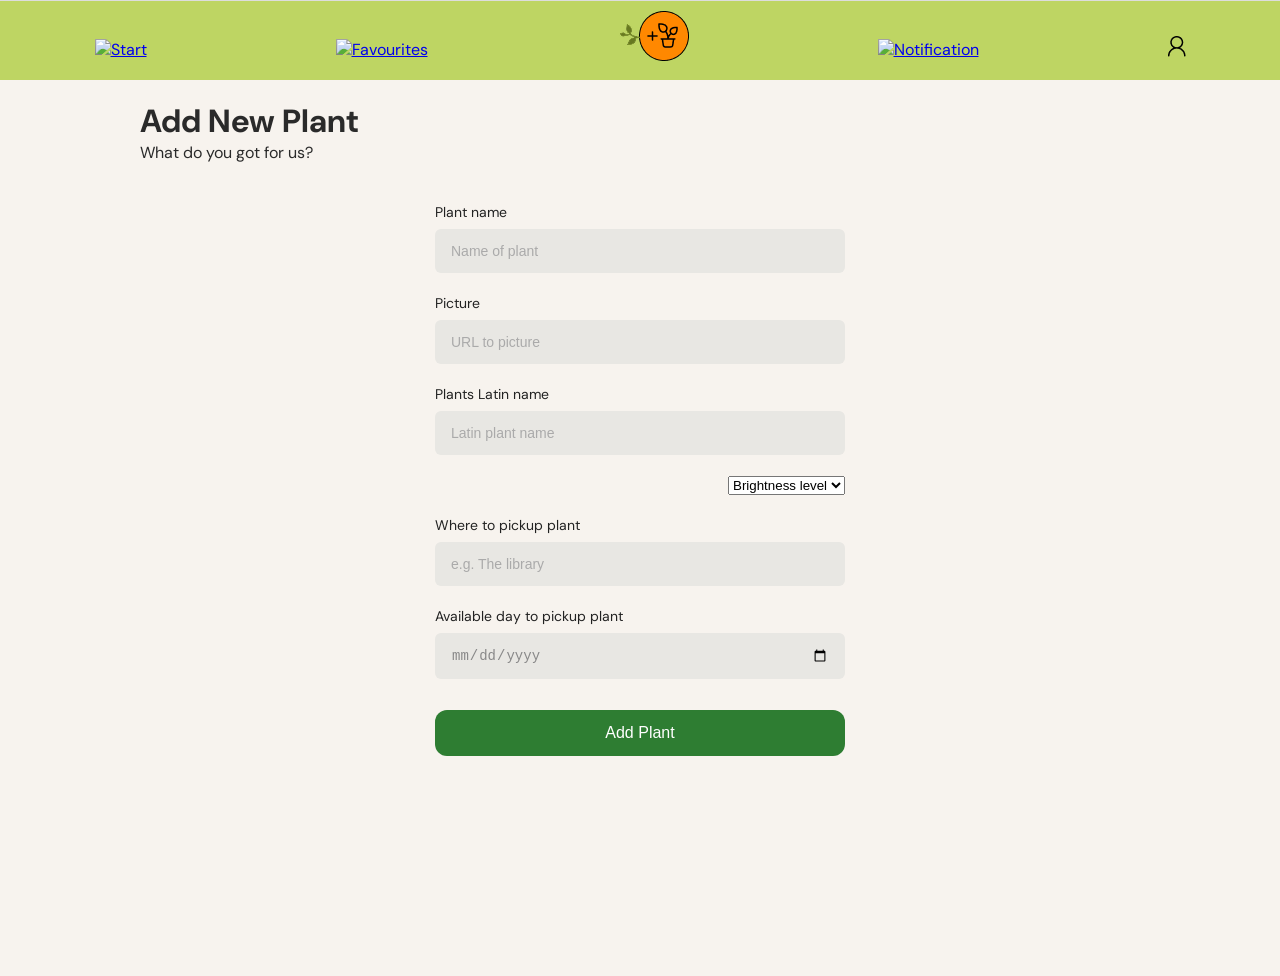
==== addplant.html @ ac1dfc01 "Merge pull request #22 from ashytrashbean/feature/profile-page added media queries for tablet and de" ====
<!DOCTYPE html>
<html lang="en">
<head>
  <meta charset="UTF-8" />
  <meta name="viewport" content="width=device-width, initial-scale=1.0" />
  <title>Add Plant</title>
  <link href="https://fonts.googleapis.com/css2?family=Playfair+Display:wght@600;700&family=DM+Sans:wght@300;400;500&display=swap" rel="stylesheet">
<link rel="stylesheet" href="style.css">
<script type="module" src="addPlant.js"></script>

</head>
<body>
<h1 class="title">Add New Plant</h1>
<p class="subtitle">What do you got for us?</p>

  <div class="form-page">

    <!-- Scrollable form content -->
    <div class="content">
      <form id="add-plant-form">
        <!-- Plant name -->
        <div class="field">
          <label>Plant name</label>
          <input type="text" id="plant-name" placeholder="Name of plant" />
        </div>
<br>
        <div class="field">
          <label>Picture</label>
          <input type="text" id="plant-image" placeholder="URL to picture" />
        </div>
<br>
        <!-- Latin name -->
        <div class="field">
          <label>Plants Latin name</label>
          <input type="text" id="plant-type" placeholder="Latin plant name" />
        </div>
<br>
        <div>
          <select name="brightness" id="brightnessLevel">
            <option value="" disabled selected>Brightness level</option>
            <option value="low">Low</option>
            <option value="bright">Low-medium</option>
            <option value="partial">Medium</option>
            <option value="directSun">High</option>
          </select>
        </div>
<br>
        <!-- Pickup location -->
        <div class="field">
          <label>Where to pickup plant</label>
          <input type="text" id="plant-location" placeholder="e.g. The library" />
        </div>
<br>
        <!-- Pickup time -->
        <div class="field">
          <label>Available day to pickup plant</label>
          <input type="date" id="plant-time"/>
        </div>
<br>
        <!-- Add button -->
        <button class="btn-add" id="addPlant-button">Add Plant</button>
      </form>
    </div>

      <!-- Nav bar -->
  <nav class="bottom-nav">
    <a href="./index.html">
      <br>
      <img src="images/icons/home.png" alt="Start">
    </a>

    <a href="./favourites.html"">
      <br>
      <img src="images/icons/fav.png" alt="Favourites">
    </a>

    <a href="./addplant.html">
      <img src="images/icons/active-add-plant.png" alt="Add Plant">
    </a>

    <a href="./notifications.html">
      <br>
      <img src="images/icons/notif.png" alt="Notification">
    </a>

    <a href="./login.html">
      <br>
      <img src="images/icons/user-log-in.png" alt="Log in">
    </a>
  </nav>


  </div>
</body>
</html>
---- style.css ----
:root {
  --green-deep: #2d5a27;
  --green-mid: #4a8c3f;
  --green-light: #7db96e;
  --green-pale: #e8f3e5;
  --amber: #c8843a;
  --cream: #f7f3ee;
  --text: #2a2a2a;
  --text-muted: #6b6b6b;
  --white: #ffffff;
  --radius: 12px;
}

* {
  margin: 0;
  padding: 0;
  box-sizing: border-box;
}

body {
  font-family: 'DM Sans', sans-serif;
  background: var(--cream);
  color: var(--text);
  max-width: 430px;
  margin: 0 auto;
  min-height: 100dvh;
  position: relative;
  overflow-x: hidden;
  padding: 60px;
}

/* ── TAGLINE CARD ── */
.tagline-card {
  background: var(--white);
  border-radius: var(--radius);
  padding: 16px 18px;
  box-shadow: 0 2px 12px rgba(0, 0, 0, .06);
}

.tagline-card p {
  font-size: 14px;
  line-height: 1.65;
  color: var(--text-muted);
}

.current-plants {
  background: var(--white);
  border-radius: var(--radius);
  padding: 16px 18px;
  box-shadow: 0 2px 12px rgba(0, 0, 0, .06);
}

.topbar {
  display: flex;
  justify-content: flex-end;
  align-items: center;
}

.topbar input {
  flex: 1;
}

.divider {
  width: 100%;
}

#map {
  height: 350px;
  z-index: 1;
  border-radius: 12px;
}

#plant-grid {
  /* display: flex;
  flex-direction: column;
  justify-content: center;
  align-items: center;
  margin-bottom: 60px;
  flex-wrap: wrap; */
  display: grid;
  grid-template-columns: auto auto ;
}

.plant-card {
  border: 1px solid #A8A8A8;
  min-width: 175px;
  border-radius: 6px;
  margin: 5px;
  padding: 5px;
  display: flex;
  flex-direction: column;
  justify-content: baseline;
  align-items: center;
  cursor: pointer;
  text-align: center;
}

.plant-card:hover{
  background-color: #2c950f57;
}

.plant-card img{
  width: 100%;
  object-fit: cover;
  border-radius: 6px;
  object-position: center;
}

/* ── MODAL ── */
.modal {
  position: fixed;
  top: 0;
  left: 0;
  width: 100%;
  height: 100%;
  background: rgba(0, 0, 0, 0.5);
  display: flex;
  justify-content: center;
  align-items: center;
  z-index: 999;
}

.hidden {
  display: none;
}

.modal-content {
  background: white;
  padding: 20px;
  border-radius: 12px;
  width: 300px;
  max-width: 90%;
  position: relative;
  text-align: center;
}

.modal-content img {
  width: 100%;
  border-radius: 8px;
  margin-bottom: 10px;
}

.close-btn {
  position: absolute;
  top: 10px;
  right: 10px;
  border: none;
  background: none;
  font-size: 18px;
  cursor: pointer;
}

/* ── CONTENT ── */
.content {
  flex: 1;
  overflow-y: auto;
  padding: 28px 20px 100px;
  display: flex;
  flex-direction: column;
  gap: 20px;
}

/* ── FORM ── */
.field label {
  display: block;
  font-size: 14px;
  color: #222;
  margin-bottom: 8px;
}

.field input {
  width: 100%;
  padding: 14px 16px;
  background: #e8e7e3;
  border: none;
  border-radius: 6px;
  font-size: 14px;
  color: #888;
  outline: none;
}

.field input::placeholder {
  color: #aaa;
}

/* ── BUTTONS ── */
.btn-login, .btn-signup, .btn-add {
  width: 100%;
  padding: 14px;
  background: #2e7d32;
  color: white;
  border: none;
  border-radius: 12px;
  font-size: 16px;
  margin-top: 10px;
  cursor: pointer;
}

.btn-login:hover, .btn-signup:hover, .btn-add:hover {
  background: #256428;
}

.extra {
  text-align: center;
  margin-top: 15px;
  font-size: 13px;
  color: #666;
}

#brightnessLevel {
  display: block;
  margin-left: auto;
}

/* ── BOTTOM NAV ── */
.bottom-nav {
  position: fixed;
  bottom: 0;
  left: 50%;
  transform: translateX(-50%);
  width: 100%;
  max-width: auto;
  background: #BED563;
  border-top: 1px solid #ddd;
  display: flex;
  justify-content: space-around;
  align-items: center;
  padding: 10px 0 14px;
  z-index: 10;
}

/* TABLET (≥ 768px) */
@media (min-width: 768px) {
  body {
    max-width: 700px;
    padding: 100px;
  }

  .content {
    padding: 32px 28px 120px;
  }

  #map {
    height: 400px;
  }

  #plant-grid {
    flex-direction: row;
    flex-wrap: wrap;
    gap: 12px;
  }

  .plant-card {
    width: calc(50% - 12px);
    margin: 0;
  }

  /* Top bar behavior */
  .bottom-nav {
    top: 0;
    bottom: unset;     
    left: 0;             
    transform: none;    
    max-width: 100%;
    height: 80px;
  }
}

/* DESKTOP (≥ 1024px) */
@media (min-width: 1024px) {
  body {
    max-width: 1200px;
    padding: 100px;
  }

  .content {
    display: grid;
    grid-template-columns: 1fr 1fr;
    gap: 24px;
    padding: 40px 20px 120px;
  }

  .tagline-card {
    grid-column: span 2;
  }

  #map {
    height: 500px;
  }

  #plant-grid {
    display: grid;
    grid-template-columns: repeat(2, 1fr);
    gap: 15px;
  }

  .plant-card {
    width: 100%;
  }

  .current-plants {
    grid-column: span 2;
  }

  .bottom-nav {
    top: 0;
    bottom: unset;        
    left: 0;              
    transform: none;
    max-width: 100%;
    height: 80px;
  }
}

/* ── AUTH PAGES (LOGIN / SIGNUP / ADD PLANT if needed) ── */

@media (min-width: 768px) {
  .form-page .content {
    display: flex;
    flex-direction: column;
    max-width: 420px;
    margin: 0 auto;
  }
}

@media (min-width: 1024px) {
  .form-page .content {
    display: flex;
    flex-direction: column;
    max-width: 450px;
    margin: 0 auto;
  }
}
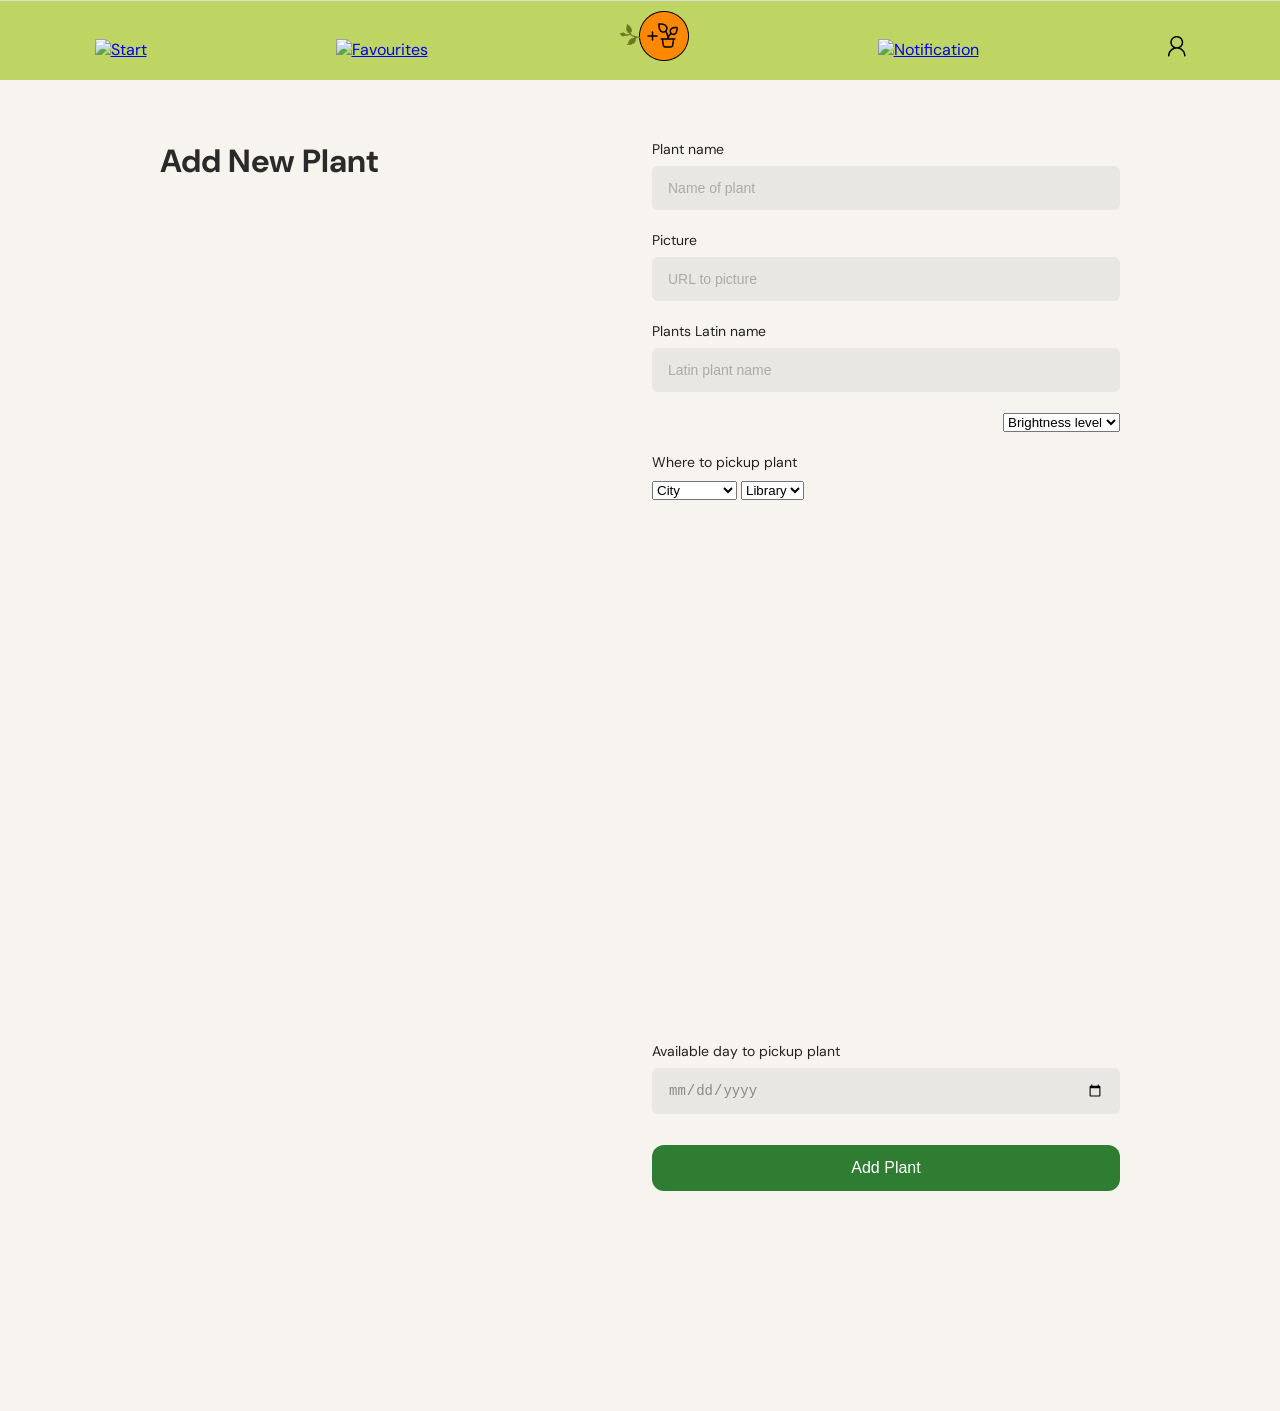
==== commit 6966a444: "replaced text input for pickup location with dropdowns for city and library selection" ====
--- a/addplant.html
+++ b/addplant.html
@@ -4,19 +4,24 @@
   <meta charset="UTF-8" />
   <meta name="viewport" content="width=device-width, initial-scale=1.0" />
   <title>Add Plant</title>
+  <link rel="stylesheet" href="https://unpkg.com/leaflet/dist/leaflet.css" />
+  <script src="https://unpkg.com/leaflet/dist/leaflet.js"></script>
+  <script src="https://unpkg.com/leaflet-control-geocoder/dist/Control.Geocoder.js"></script>
+  <link rel="stylesheet" href="https://unpkg.com/leaflet-control-geocoder/dist/Control.Geocoder.css" />
+  <link rel="stylesheet" href="https://unpkg.com/leaflet.markercluster/dist/MarkerCluster.css" />
+  <link rel="stylesheet" href="https://unpkg.com/leaflet.markercluster/dist/MarkerCluster.Default.css" />
+  <script src="https://unpkg.com/leaflet.markercluster/dist/leaflet.markercluster.js"></script>
   <link href="https://fonts.googleapis.com/css2?family=Playfair+Display:wght@600;700&family=DM+Sans:wght@300;400;500&display=swap" rel="stylesheet">
 <link rel="stylesheet" href="style.css">
 <script type="module" src="addPlant.js"></script>
 
 </head>
 <body>
-<h1 class="title">Add New Plant</h1>
-<p class="subtitle">What do you got for us?</p>
-
-  <div class="form-page">
+  <div class="phone">
 
     <!-- Scrollable form content -->
     <div class="content">
+      <h1 class="title">Add New Plant</h1>
       <form id="add-plant-form">
         <!-- Plant name -->
         <div class="field">
@@ -36,7 +41,7 @@
         </div>
 <br>
         <div>
-          <select name="brightness" id="brightnessLevel">
+          <select title="plant brightness" name="brightness" id="brightnessLevel">
             <option value="" disabled selected>Brightness level</option>
             <option value="low">Low</option>
             <option value="bright">Low-medium</option>
@@ -47,18 +52,29 @@
 <br>
         <!-- Pickup location -->
         <div class="field">
+          <!-- <input type="text" id="plant-location" placeholder="e.g. The library" />  -->
           <label>Where to pickup plant</label>
-          <input type="text" id="plant-location" placeholder="e.g. The library" />
+          <select title="choose city" name="city" id="lib-city">
+            <option value="" disabled selected>City</option>
+            <option value="Stockholm">Stockholm</option>
+            <option value="Uppsala">Uppsala</option>
+            <option value="Västerås">Västerås</option>
+          </select>
+          <select title="choose library" name="library" id="lib">
+            <option value="" disabled selected>Library</option>
+          </select>
+          <br><br>
+          <div id="map"></div>
         </div>
 <br>
         <!-- Pickup time -->
         <div class="field">
           <label>Available day to pickup plant</label>
-          <input type="date" id="plant-time"/>
+          <input type="date" id="plant-time" title="Available day to pickup plant"/>
         </div>
 <br>
         <!-- Add button -->
-        <button class="btn-add" id="addPlant-button">Add Plant</button>
+        <button type="button" class="btn-add" id="addPlant-button">Add Plant</button>
       </form>
     </div>
 
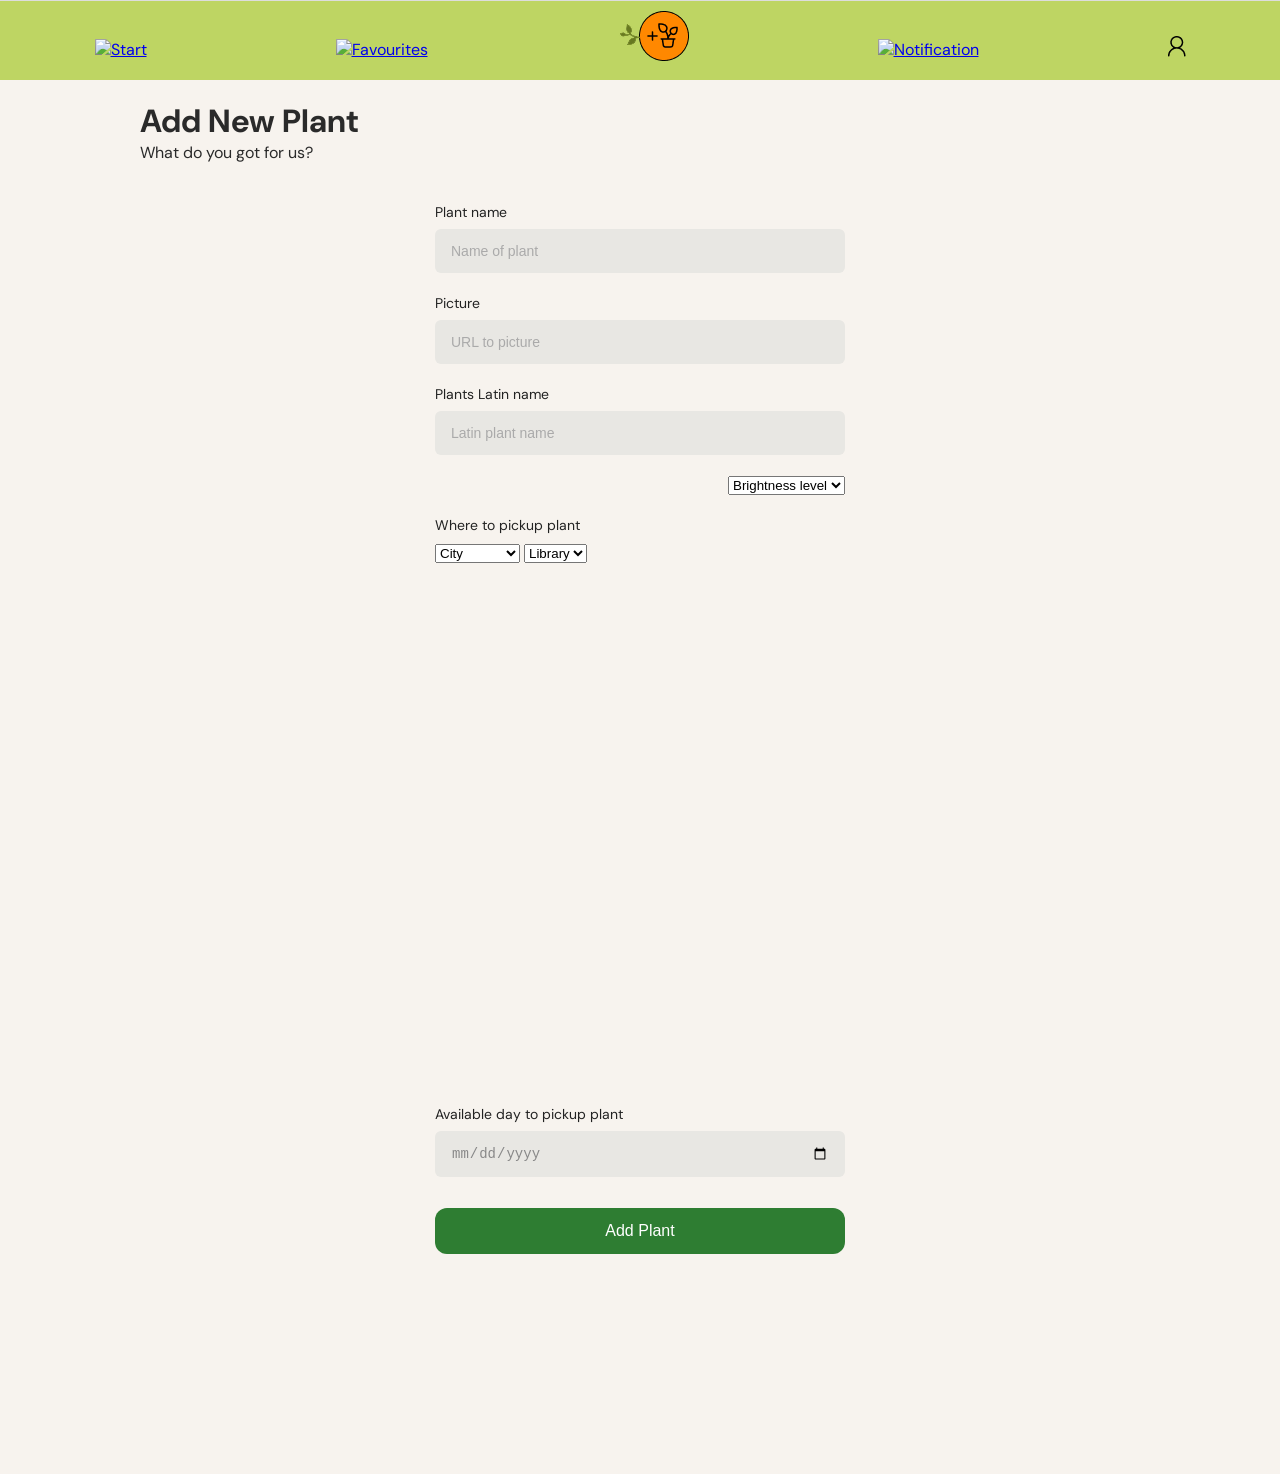
==== commit 92ae260b: "Merge branch 'develop' of https://github.com/ashytrashbean/webbshop-2026-fe into feature/map-cluster" ====
--- a/addplant.html
+++ b/addplant.html
@@ -3,7 +3,6 @@
 <head>
   <meta charset="UTF-8" />
   <meta name="viewport" content="width=device-width, initial-scale=1.0" />
-  <title>Add Plant</title>
   <link rel="stylesheet" href="https://unpkg.com/leaflet/dist/leaflet.css" />
   <script src="https://unpkg.com/leaflet/dist/leaflet.js"></script>
   <script src="https://unpkg.com/leaflet-control-geocoder/dist/Control.Geocoder.js"></script>
@@ -11,17 +10,20 @@
   <link rel="stylesheet" href="https://unpkg.com/leaflet.markercluster/dist/MarkerCluster.css" />
   <link rel="stylesheet" href="https://unpkg.com/leaflet.markercluster/dist/MarkerCluster.Default.css" />
   <script src="https://unpkg.com/leaflet.markercluster/dist/leaflet.markercluster.js"></script>
+  <title>Plot Twist - Add Plant</title>
   <link href="https://fonts.googleapis.com/css2?family=Playfair+Display:wght@600;700&family=DM+Sans:wght@300;400;500&display=swap" rel="stylesheet">
 <link rel="stylesheet" href="style.css">
 <script type="module" src="addPlant.js"></script>
 
 </head>
 <body>
-  <div class="phone">
+<h1 class="title">Add New Plant</h1>
+<p class="subtitle">What do you got for us?</p>
+
+  <div class="form-page">
 
     <!-- Scrollable form content -->
     <div class="content">
-      <h1 class="title">Add New Plant</h1>
       <form id="add-plant-form">
         <!-- Plant name -->
         <div class="field">
@@ -74,7 +76,7 @@
         </div>
 <br>
         <!-- Add button -->
-        <button type="button" class="btn-add" id="addPlant-button">Add Plant</button>
+        <button type="submit" class="btn-add" id="addPlant-button">Add Plant</button>
       </form>
     </div>
 
@@ -99,7 +101,7 @@
       <img src="images/icons/notif.png" alt="Notification">
     </a>
 
-    <a href="./login.html">
+    <a href="./userProfile.html">
       <br>
       <img src="images/icons/user-log-in.png" alt="Log in">
     </a>
--- a/style.css
+++ b/style.css
@@ -26,7 +26,9 @@
   min-height: 100dvh;
   position: relative;
   overflow-x: hidden;
-  padding: 60px;
+  padding-top: 60px;
+  padding-left: 30px;
+  padding-right: 30px;
 }
 
 /* ── TAGLINE CARD ── */
@@ -67,16 +69,16 @@
 #map {
   height: 350px;
   z-index: 1;
-  border-radius: 12px;
+  border-radius: var(--radius);
 }
 
 #plant-grid {
-  /* display: flex;
+  display: flex;
   flex-direction: column;
   justify-content: center;
   align-items: center;
   margin-bottom: 60px;
-  flex-wrap: wrap; */
+  flex-wrap: wrap;
   display: grid;
   grid-template-columns: auto auto ;
 }
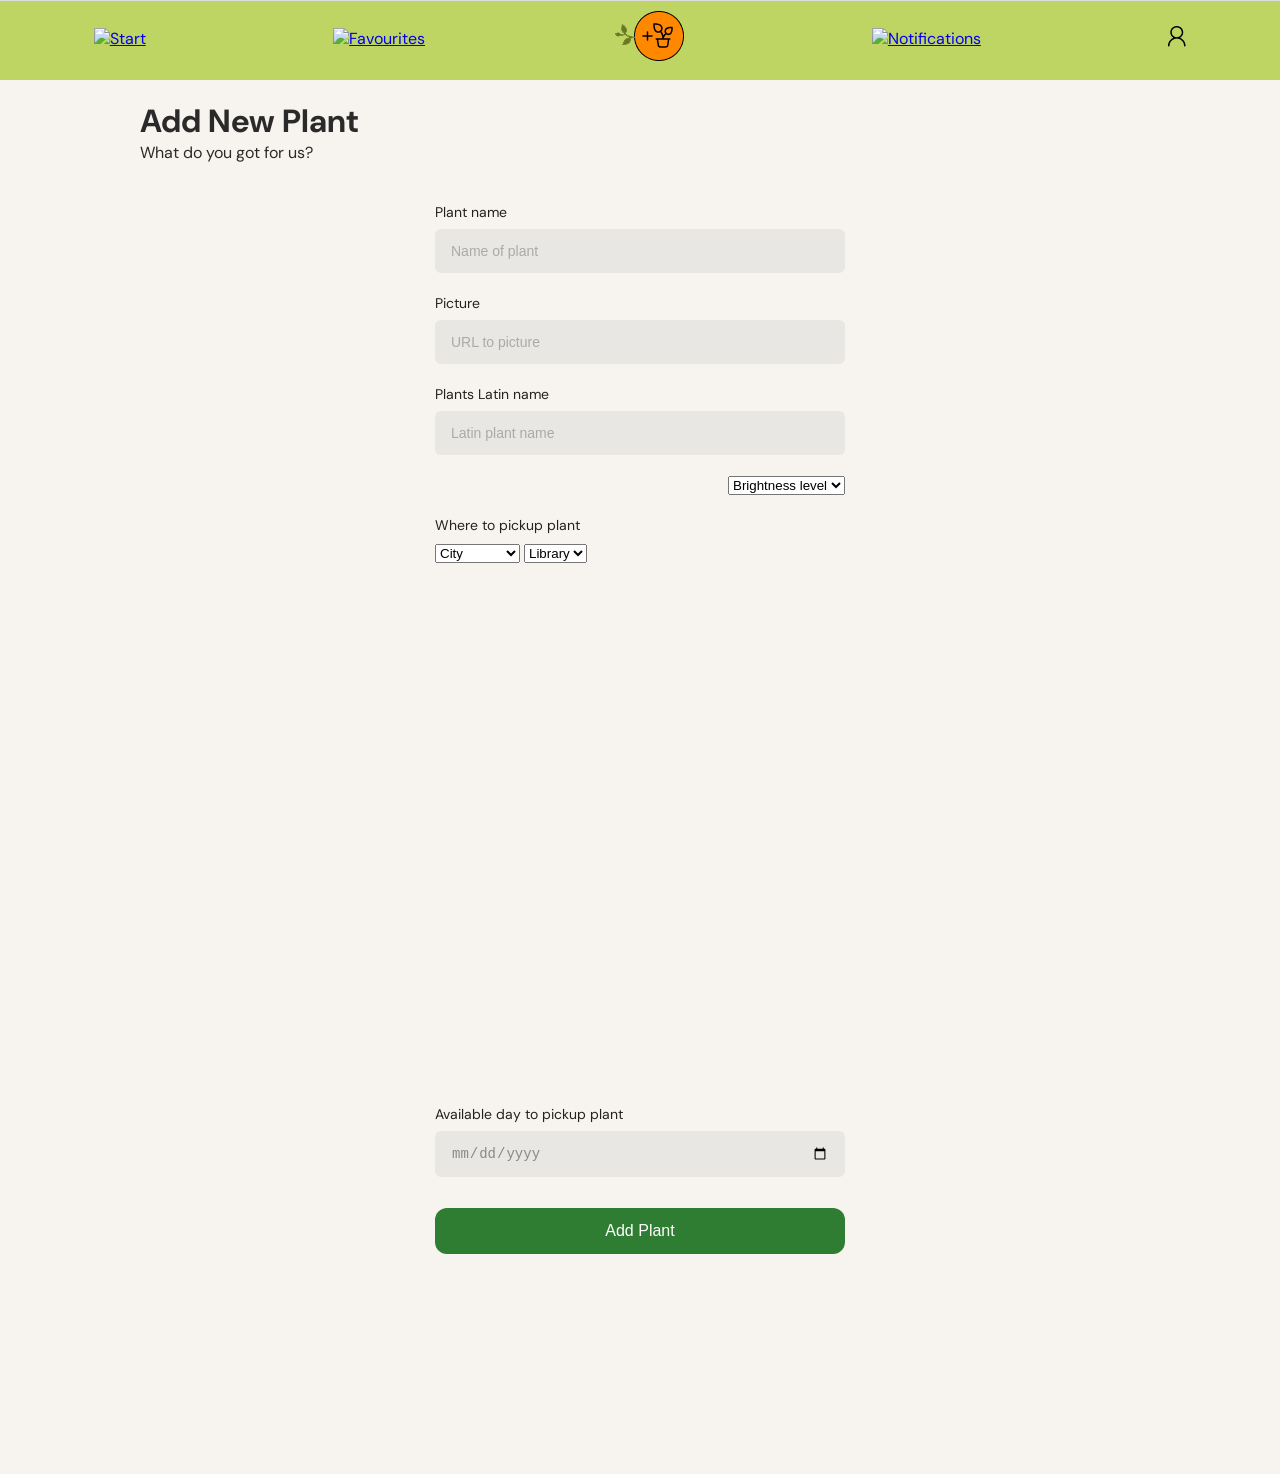
==== commit ef169ac0: "Merge pull request #27 from ashytrashbean/feature/map-cluster Feature/map cluster" ====
--- a/addplant.html
+++ b/addplant.html
@@ -12,8 +12,8 @@
   <script src="https://unpkg.com/leaflet.markercluster/dist/leaflet.markercluster.js"></script>
   <title>Plot Twist - Add Plant</title>
   <link href="https://fonts.googleapis.com/css2?family=Playfair+Display:wght@600;700&family=DM+Sans:wght@300;400;500&display=swap" rel="stylesheet">
-<link rel="stylesheet" href="style.css">
-<script type="module" src="addPlant.js"></script>
+  <link rel="stylesheet" href="style.css">
+  <script type="module" src="/addPlant.js"></script>
 
 </head>
 <body>
@@ -24,24 +24,24 @@
 
     <!-- Scrollable form content -->
     <div class="content">
-      <form id="add-plant-form">
+      <form id="add-plant-form" class="add-plant-form">
         <!-- Plant name -->
         <div class="field">
           <label>Plant name</label>
           <input type="text" id="plant-name" placeholder="Name of plant" />
         </div>
-<br>
+        <br>
         <div class="field">
           <label>Picture</label>
           <input type="text" id="plant-image" placeholder="URL to picture" />
         </div>
-<br>
+        <br>
         <!-- Latin name -->
         <div class="field">
           <label>Plants Latin name</label>
           <input type="text" id="plant-type" placeholder="Latin plant name" />
         </div>
-<br>
+        <br>
         <div>
           <select title="plant brightness" name="brightness" id="brightnessLevel">
             <option value="" disabled selected>Brightness level</option>
@@ -51,7 +51,7 @@
             <option value="directSun">High</option>
           </select>
         </div>
-<br>
+        <br>
         <!-- Pickup location -->
         <div class="field">
           <!-- <input type="text" id="plant-location" placeholder="e.g. The library" />  -->
@@ -68,13 +68,13 @@
           <br><br>
           <div id="map"></div>
         </div>
-<br>
+        <br>
         <!-- Pickup time -->
         <div class="field">
           <label>Available day to pickup plant</label>
           <input type="date" id="plant-time" title="Available day to pickup plant"/>
         </div>
-<br>
+        <br>
         <!-- Add button -->
         <button type="submit" class="btn-add" id="addPlant-button">Add Plant</button>
       </form>
@@ -82,31 +82,50 @@
 
       <!-- Nav bar -->
   <nav class="bottom-nav">
-    <a href="./index.html">
-      <br>
-      <img src="images/icons/home.png" alt="Start">
-    </a>
 
-    <a href="./favourites.html"">
-      <br>
-      <img src="images/icons/fav.png" alt="Favourites">
-    </a>
+    <div class="home">
+      <a href="./index.html" class="icon-wrapper">
+        <img src="./images/icons/home.png" alt="Start">
+        <span class="tooltip">Start</span>
+      </a>
+    </div>
 
-    <a href="./addplant.html">
-      <img src="images/icons/active-add-plant.png" alt="Add Plant">
-    </a>
+    <div class="favourites">
+      <a href="./favourites.html" class="icon-wrapper">
+        <img src="./images/icons/fav.png" alt="Favourites">
+        <span class="tooltip">Favourites</span>
+      </a>
+    </div>
 
-    <a href="./notifications.html">
-      <br>
-      <img src="images/icons/notif.png" alt="Notification">
-    </a>
+    <div class="add-plant">
+      <a href="./addplant.html" class="icon-wrapper">
+        <img src="./images/icons/active-add-plant.png" alt="Add Plant">
+        <span class="tooltip">Add Plant</span>
+      </a>
+    </div>
 
-    <a href="./userProfile.html">
-      <br>
-      <img src="images/icons/user-log-in.png" alt="Log in">
-    </a>
-  </nav>
+    <div class="notifications">
+      <a href="./notifications.html" class="icon-wrapper">
+        <img src="./images/icons/notif.png" alt="Notifications">
+        <span class="tooltip">Notifications</span>
+      </a>
+    </div>
 
+    <div class="user-profile">
+      <a href="./userProfile.html" class="icon-wrapper">
+        <img src="./images/icons/user-log-in.png" alt="User Profile">
+        <span class="tooltip">Profile</span>
+      </a>
+    </div>
+
+    <div class="admin" hidden>
+      <a href="#" class="icon-wrapper">
+        <img src="./images/icons/admin.png" alt="Admin">
+        <span class="tooltip">Admin</span>
+      </a>
+    </div>
+
+</nav>
 
   </div>
 </body>
--- a/style.css
+++ b/style.css
@@ -202,6 +202,25 @@
   background: #256428;
 }
 
+.profile-buttons { 
+  width: 100%;             
+  display: flex;
+  flex-direction: row;     
+  gap: 16px;
+  margin-bottom: -40px;
+}
+
+.profile-buttons button {
+  width: 100%;
+  padding: 16px;
+  font-size: 14px;
+  border-radius: 12px;
+  border: none;
+  background: #6a6565;
+  color: white;
+  flex: 1;
+}
+
 .extra {
   text-align: center;
   margin-top: 15px;
@@ -229,6 +248,40 @@
   align-items: center;
   padding: 10px 0 14px;
   z-index: 10;
+}
+
+.logout, .filter {
+  float: right;
+}
+
+.icon-wrapper {
+position: relative;
+display: inline-block;
+}
+
+.icon-wrapper img {
+  /* width: 26px; justera storlek */
+  height: auto;
+}
+
+.tooltip {
+  position: absolute;
+  top: 125%;
+  left: 50%;
+  transform: translateX(-50%);
+  background: black;
+  color: white;
+  padding: 6px 10px;
+  border-radius: 6px;
+  font-size: 12px;
+  white-space: nowrap;
+  opacity: 0;
+  pointer-events: none;
+  transition: opacity 0.2s ease;
+}
+
+.icon-wrapper:hover .tooltip {
+  opacity: 1;
 }
 
 /* TABLET (≥ 768px) */
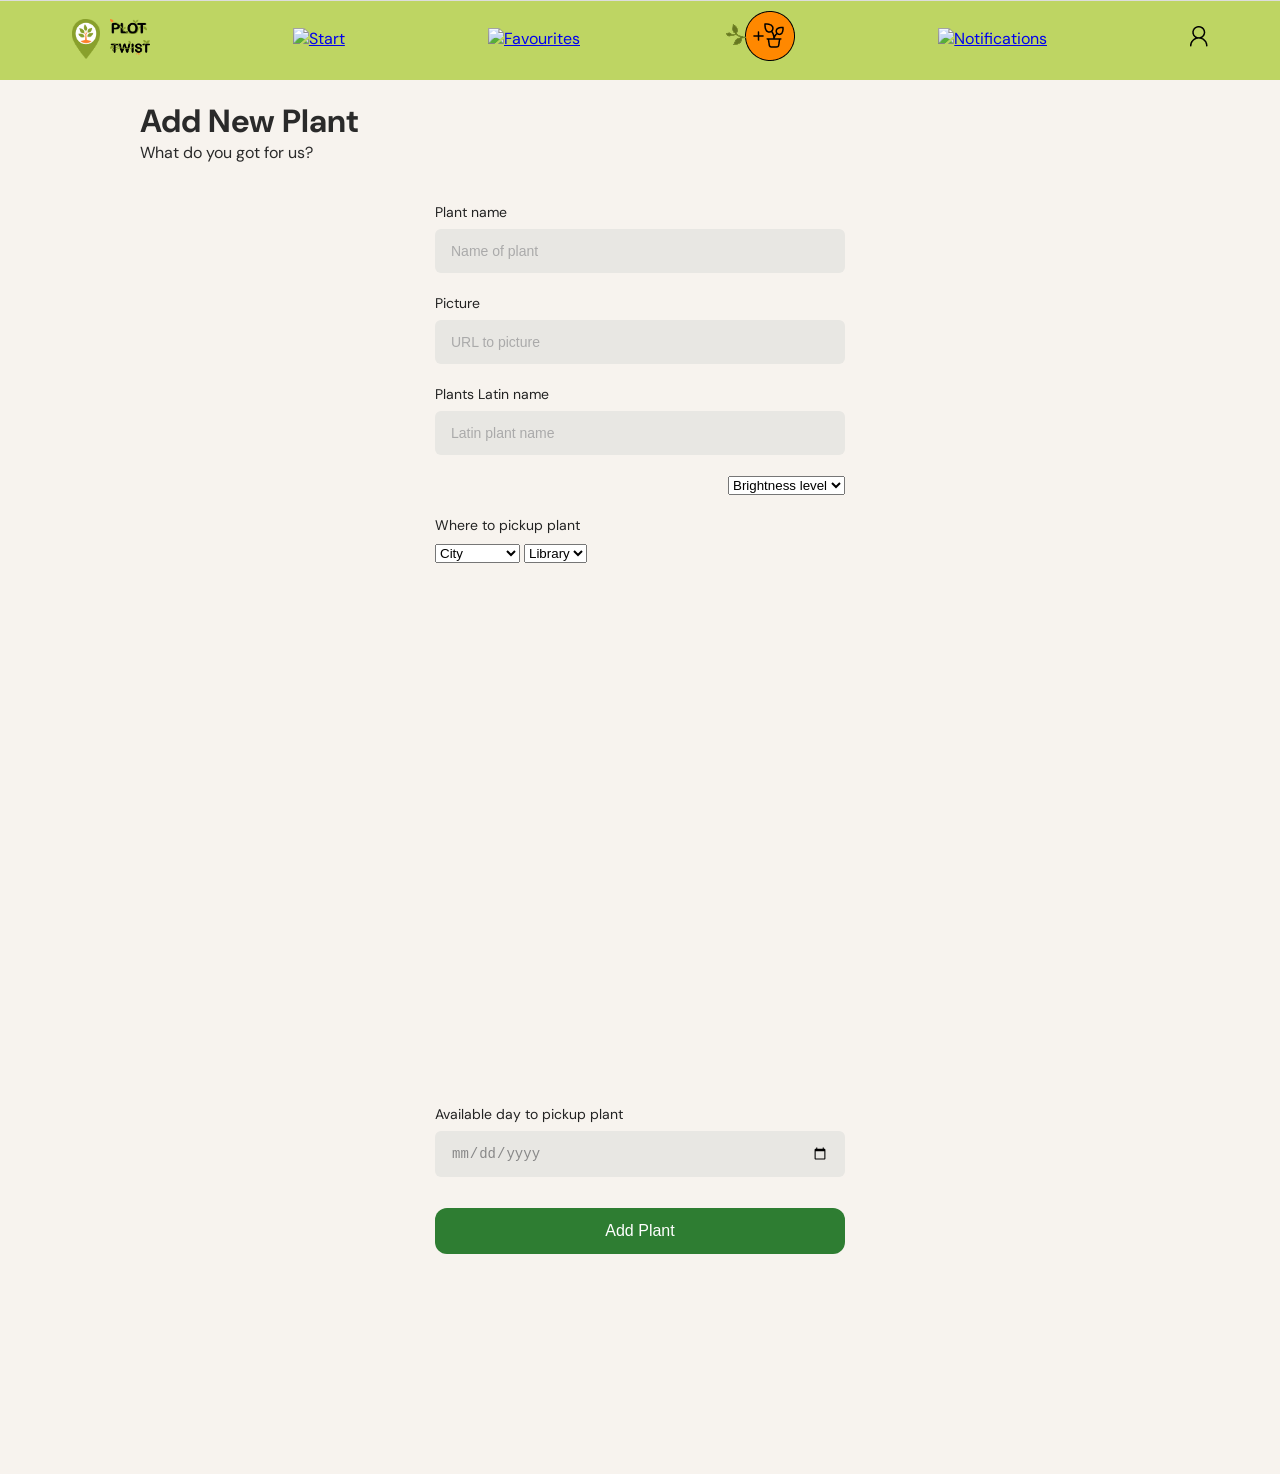
==== commit 3ea9f216: "Merge pull request #30 from ashytrashbean/develop Develop" ====
--- a/addplant.html
+++ b/addplant.html
@@ -22,108 +22,115 @@
 
   <div class="form-page">
 
-    <!-- Scrollable form content -->
-    <div class="content">
-      <form id="add-plant-form" class="add-plant-form">
-        <!-- Plant name -->
-        <div class="field">
-          <label>Plant name</label>
-          <input type="text" id="plant-name" placeholder="Name of plant" />
-        </div>
-        <br>
-        <div class="field">
-          <label>Picture</label>
-          <input type="text" id="plant-image" placeholder="URL to picture" />
-        </div>
-        <br>
-        <!-- Latin name -->
-        <div class="field">
-          <label>Plants Latin name</label>
-          <input type="text" id="plant-type" placeholder="Latin plant name" />
-        </div>
-        <br>
-        <div>
-          <select title="plant brightness" name="brightness" id="brightnessLevel">
-            <option value="" disabled selected>Brightness level</option>
-            <option value="low">Low</option>
-            <option value="bright">Low-medium</option>
-            <option value="partial">Medium</option>
-            <option value="directSun">High</option>
-          </select>
-        </div>
-        <br>
-        <!-- Pickup location -->
-        <div class="field">
-          <!-- <input type="text" id="plant-location" placeholder="e.g. The library" />  -->
-          <label>Where to pickup plant</label>
-          <select title="choose city" name="city" id="lib-city">
-            <option value="" disabled selected>City</option>
-            <option value="Stockholm">Stockholm</option>
-            <option value="Uppsala">Uppsala</option>
-            <option value="Västerås">Västerås</option>
-          </select>
-          <select title="choose library" name="library" id="lib">
-            <option value="" disabled selected>Library</option>
-          </select>
-          <br><br>
-          <div id="map"></div>
-        </div>
-        <br>
-        <!-- Pickup time -->
-        <div class="field">
-          <label>Available day to pickup plant</label>
-          <input type="date" id="plant-time" title="Available day to pickup plant"/>
-        </div>
-        <br>
-        <!-- Add button -->
-        <button type="submit" class="btn-add" id="addPlant-button">Add Plant</button>
-      </form>
+<!-- Scrollable form content -->
+<div class="content">
+  <form id="add-plant-form" class="add-plant-form">
+    <!-- Plant name -->
+    <div class="field">
+      <label>Plant name</label>
+      <input type="text" id="plant-name" placeholder="Name of plant" />
     </div>
+    <br>
+    <div class="field">
+      <label>Picture</label>
+      <input type="text" id="plant-image" placeholder="URL to picture" />
+    </div>
+    <br>
+    <!-- Latin name -->
+    <div class="field">
+      <label>Plants Latin name</label>
+      <input type="text" id="plant-type" placeholder="Latin plant name" />
+    </div>
+    <br>
+    <div>
+      <select title="plant brightness" name="brightness" id="brightnessLevel">
+        <option value="" disabled selected>Brightness level</option>
+        <option value="low">Low</option>
+        <option value="bright">Low-medium</option>
+        <option value="partial">Medium</option>
+        <option value="directSun">High</option>
+      </select>
+    </div>
+    <br>
+    <!-- Pickup location -->
+    <div class="field">
+      <!-- <input type="text" id="plant-location" placeholder="e.g. The library" />  -->
+      <label>Where to pickup plant</label>
+      <select title="choose city" name="city" id="lib-city">
+        <option value="" disabled selected>City</option>
+        <option value="Stockholm">Stockholm</option>
+        <option value="Uppsala">Uppsala</option>
+        <option value="Västerås">Västerås</option>
+      </select>
+      <select title="choose library" name="library" id="lib">
+        <option value="" disabled selected>Library</option>
+      </select>
+      <br><br>
+      <div id="map"></div>
+    </div>
+    <br>
+    <!-- Pickup time -->
+    <div class="field">
+      <label>Available day to pickup plant</label>
+      <input type="date" id="plant-time" title="Available day to pickup plant"/>
+    </div>
+    <br>
+    <!-- Add button -->
+    <button type="submit" class="btn-add" id="addPlant-button">Add Plant</button>
+  </form>
+</div>
 
-      <!-- Nav bar -->
-  <nav class="bottom-nav">
+<!-- Nav bar -->
+<nav class="bottom-nav">
+  <div class="nav-logo">
+    <img src="./images/pin-logo.png" alt="Pin" height="40px">
+    <div>
+      <img src="./images/plot.png" alt="Plot" height="15px">
+      <br>
+      <img src="./images/twist.png" alt="Twist" height="15px">
+    </div>
+  </div>
+  <div class="home">
+    <a href="./startpage.html" class="icon-wrapper">
+      <img src="./images/icons/home.png" alt="Start">
+      <span class="tooltip">Start</span>
+    </a>
+  </div>
 
-    <div class="home">
-      <a href="./index.html" class="icon-wrapper">
-        <img src="./images/icons/home.png" alt="Start">
-        <span class="tooltip">Start</span>
-      </a>
-    </div>
+  <div class="favourites">
+    <a href="./favourites.html" class="icon-wrapper">
+      <img src="./images/icons/fav.png" alt="Favourites">
+      <span class="tooltip">Favourites</span>
+    </a>
+  </div>
 
-    <div class="favourites">
-      <a href="./favourites.html" class="icon-wrapper">
-        <img src="./images/icons/fav.png" alt="Favourites">
-        <span class="tooltip">Favourites</span>
-      </a>
-    </div>
+  <div class="add-plant">
+    <a href="./addplant.html" class="icon-wrapper">
+      <img src="./images/icons/active-add-plant.png" alt="Add Plant">
+      <span class="tooltip">Add Plant</span>
+    </a>
+  </div>
 
-    <div class="add-plant">
-      <a href="./addplant.html" class="icon-wrapper">
-        <img src="./images/icons/active-add-plant.png" alt="Add Plant">
-        <span class="tooltip">Add Plant</span>
-      </a>
-    </div>
+  <div class="notifications">
+    <a href="./notifications.html" class="icon-wrapper">
+      <img src="./images/icons/notif.png" alt="Notifications">
+      <span class="tooltip">Notifications</span>
+    </a>
+  </div>
 
-    <div class="notifications">
-      <a href="./notifications.html" class="icon-wrapper">
-        <img src="./images/icons/notif.png" alt="Notifications">
-        <span class="tooltip">Notifications</span>
-      </a>
-    </div>
+  <div class="user-profile">
+    <a href="./userProfile.html" class="icon-wrapper">
+      <img src="./images/icons/user-log-in.png" alt="User Profile">
+      <span class="tooltip">Profile</span>
+    </a>
+  </div>
 
-    <div class="user-profile">
-      <a href="./userProfile.html" class="icon-wrapper">
-        <img src="./images/icons/user-log-in.png" alt="User Profile">
-        <span class="tooltip">Profile</span>
-      </a>
-    </div>
-
-    <div class="admin" hidden>
-      <a href="#" class="icon-wrapper">
-        <img src="./images/icons/admin.png" alt="Admin">
-        <span class="tooltip">Admin</span>
-      </a>
-    </div>
+  <div class="admin" hidden>
+    <a href="#" class="icon-wrapper">
+      <img src="./images/icons/admin.png" alt="Admin">
+      <span class="tooltip">Admin</span>
+    </a>
+  </div>
 
 </nav>
 
--- a/style.css
+++ b/style.css
@@ -80,7 +80,7 @@
   margin-bottom: 60px;
   flex-wrap: wrap;
   display: grid;
-  grid-template-columns: auto auto ;
+  grid-template-columns: auto auto;
 }
 
 .plant-card {
@@ -250,6 +250,14 @@
   z-index: 10;
 }
 
+.nav-logo {
+  display: flex;
+  align-items: center;
+  justify-content: center;
+  gap: 10px;
+  display: none;
+}
+
 .logout, .filter {
   float: right;
 }
@@ -260,7 +268,7 @@
 }
 
 .icon-wrapper img {
-  /* width: 26px; justera storlek */
+  /* width: 26px; adjust size */
   height: auto;
 }
 
@@ -284,6 +292,69 @@
   opacity: 1;
 }
 
+.avatar-wrapper {
+  position: relative;
+  width: 100px;
+  height: 100px;
+  cursor: pointer;
+}
+
+.avatar {
+  width: 100px;
+  height: 100px;
+  border-radius: 50%;
+  background: #e0e0e0;
+  display: flex;
+  align-items: center;
+  justify-content: center;
+  font-size: 32px;
+  overflow: hidden;
+}
+
+.avatar img {
+  width: 100%;
+  height: 100%;
+  object-fit: cover;
+}
+
+.overlay {
+  position: absolute;
+  inset: 0;
+  border-radius: 50%;
+  background: rgba(0, 0, 0, 0.45);
+  display: flex;
+  align-items: center;
+  justify-content: center;
+  opacity: 0;
+  transition: opacity 0.2s;
+}
+
+.avatar-wrapper:hover .overlay {
+  opacity: 1;
+}
+
+.plus-icon {
+  color: white;
+  font-size: 32px;
+}
+
+.profile-row {
+  display: flex;
+  align-items: center;  /* vertically centers the text with the image */
+  gap: 16px;            /* space between image and text */
+}
+
+.name {
+  margin: 0;
+  font-size: 18px;
+}
+
+.region {
+  margin: 0;
+  font-size: 14px;
+  color: gray;
+}
+
 /* TABLET (≥ 768px) */
 @media (min-width: 768px) {
   body {
@@ -302,6 +373,7 @@
   #plant-grid {
     flex-direction: row;
     flex-wrap: wrap;
+    grid-template-columns: repeat(3, 1fr);
     gap: 12px;
   }
 
@@ -345,7 +417,7 @@
 
   #plant-grid {
     display: grid;
-    grid-template-columns: repeat(2, 1fr);
+    grid-template-columns: repeat(4, 1fr);
     gap: 15px;
   }
 
@@ -376,6 +448,13 @@
     max-width: 420px;
     margin: 0 auto;
   }
+
+  .nav-logo {
+  display: flex;
+  align-items: center;
+  justify-content: center;
+  gap: 10px;
+}
 }
 
 @media (min-width: 1024px) {
@@ -385,4 +464,11 @@
     max-width: 450px;
     margin: 0 auto;
   }
+
+  .nav-logo {
+  display: flex;
+  align-items: center;
+  justify-content: center;
+  gap: 10px;
+}
 }
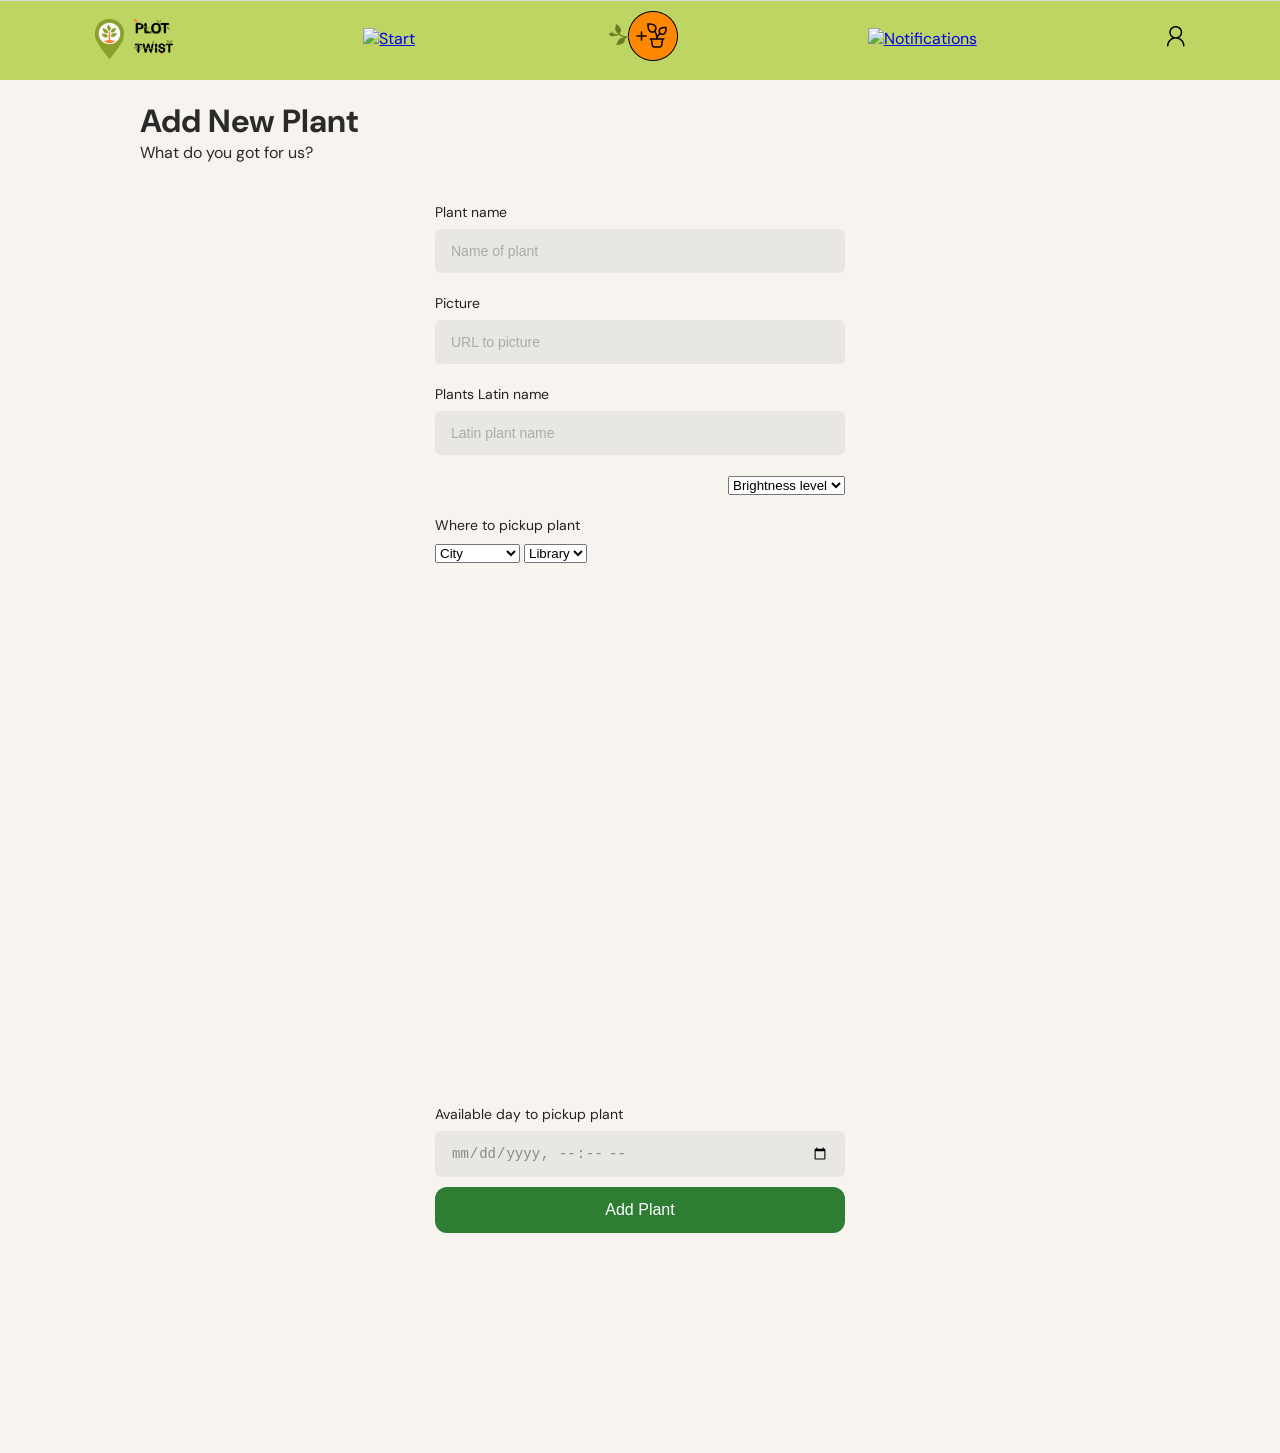
==== commit 10e9a81b: "Merge branch 'develop' of https://github.com/ashytrashbean/Plot-Twist-Grupp-2 into feature/trade-pla" ====
--- a/addplant.html
+++ b/addplant.html
@@ -28,27 +28,27 @@
     <!-- Plant name -->
     <div class="field">
       <label>Plant name</label>
-      <input type="text" id="plant-name" placeholder="Name of plant" />
+      <input type="text" id="plant-name" placeholder="Name of plant" required />
     </div>
     <br>
     <div class="field">
       <label>Picture</label>
-      <input type="text" id="plant-image" placeholder="URL to picture" />
+      <input type="text" id="plant-image" placeholder="URL to picture" required />
     </div>
     <br>
     <!-- Latin name -->
     <div class="field">
       <label>Plants Latin name</label>
-      <input type="text" id="plant-type" placeholder="Latin plant name" />
+      <input type="text" id="plant-type" placeholder="Latin plant name" required />
     </div>
     <br>
     <div>
-      <select title="plant brightness" name="brightness" id="brightnessLevel">
+      <select title="plant brightness" name="brightness" id="brightnessLevel" required>
         <option value="" disabled selected>Brightness level</option>
         <option value="low">Low</option>
-        <option value="bright">Low-medium</option>
-        <option value="partial">Medium</option>
-        <option value="directSun">High</option>
+        <option value="partial">Low-medium</option>
+        <option value="bright">Medium</option>
+        <option value="direct sun">High</option>
       </select>
     </div>
     <br>
@@ -56,13 +56,13 @@
     <div class="field">
       <!-- <input type="text" id="plant-location" placeholder="e.g. The library" />  -->
       <label>Where to pickup plant</label>
-      <select title="choose city" name="city" id="lib-city">
+      <select title="choose city" name="city" id="lib-city" required>
         <option value="" disabled selected>City</option>
         <option value="Stockholm">Stockholm</option>
         <option value="Uppsala">Uppsala</option>
         <option value="Västerås">Västerås</option>
       </select>
-      <select title="choose library" name="library" id="lib">
+      <select title="choose library" name="library" id="lib" required>
         <option value="" disabled selected>Library</option>
       </select>
       <br><br>
@@ -72,7 +72,8 @@
     <!-- Pickup time -->
     <div class="field">
       <label>Available day to pickup plant</label>
-      <input type="date" id="plant-time" title="Available day to pickup plant"/>
+      <!-- <input type="date" id="plant-time" title="Available day to pickup plant" required/> -->
+      <input type="datetime-local" id="plant-time" title="Available day to pickup plant" required/
     </div>
     <br>
     <!-- Add button -->
@@ -97,7 +98,7 @@
     </a>
   </div>
 
-  <div class="favourites">
+  <div class="favourites" hidden>
     <a href="./favourites.html" class="icon-wrapper">
       <img src="./images/icons/fav.png" alt="Favourites">
       <span class="tooltip">Favourites</span>
--- a/style.css
+++ b/style.css
@@ -123,7 +123,7 @@
 }
 
 .hidden {
-  display: none;
+  display: none !important;
 }
 
 .modal-content {
@@ -260,6 +260,11 @@
 
 .logout, .filter {
   float: right;
+}
+
+.filter {
+  display: flex;
+  justify-content: end;
 }
 
 .icon-wrapper {
@@ -355,6 +360,63 @@
   color: gray;
 }
 
+
+/* ——— NOTIFICATIONS ——— */
+.notification-plant-image {
+  width: 80px;
+  height: 100px;
+  object-fit: cover;
+  border-radius: 8px;
+}
+
+.notification-img-text {
+  display: flex;
+  gap: 16px;
+  align-items: center;
+}
+
+.status {
+  font-style: italic;
+  text-transform: capitalize;
+  color: var(--green-deep);
+}
+
+.notification-big-card {
+  border: #222 solid 1px;
+  padding: 12px;
+  display: flex;
+  flex-direction: column;
+  gap: 10px;
+  align-items: center;
+  margin-top: 16px;
+}
+
+.notification-big-card.incoming {
+  border-left: 6px solid #4CAF50;
+  background-color: #f6fff6;
+}
+
+.notification-big-card.outgoing {
+  border-left: 6px solid #FFA726;
+  background-color: #fffaf3;
+}
+
+.trade-type {
+  font-size: 0.85rem;
+  font-weight: 600;
+  margin-bottom: 0.5rem;
+  text-transform: uppercase;
+  letter-spacing: 0.05em;
+}
+
+.notification-big-card.incoming .trade-type {
+  color: #2e7d32;
+}
+
+.notification-big-card.outgoing .trade-type {
+  color: #ef6c00;
+}
+
 /* TABLET (≥ 768px) */
 @media (min-width: 768px) {
   body {
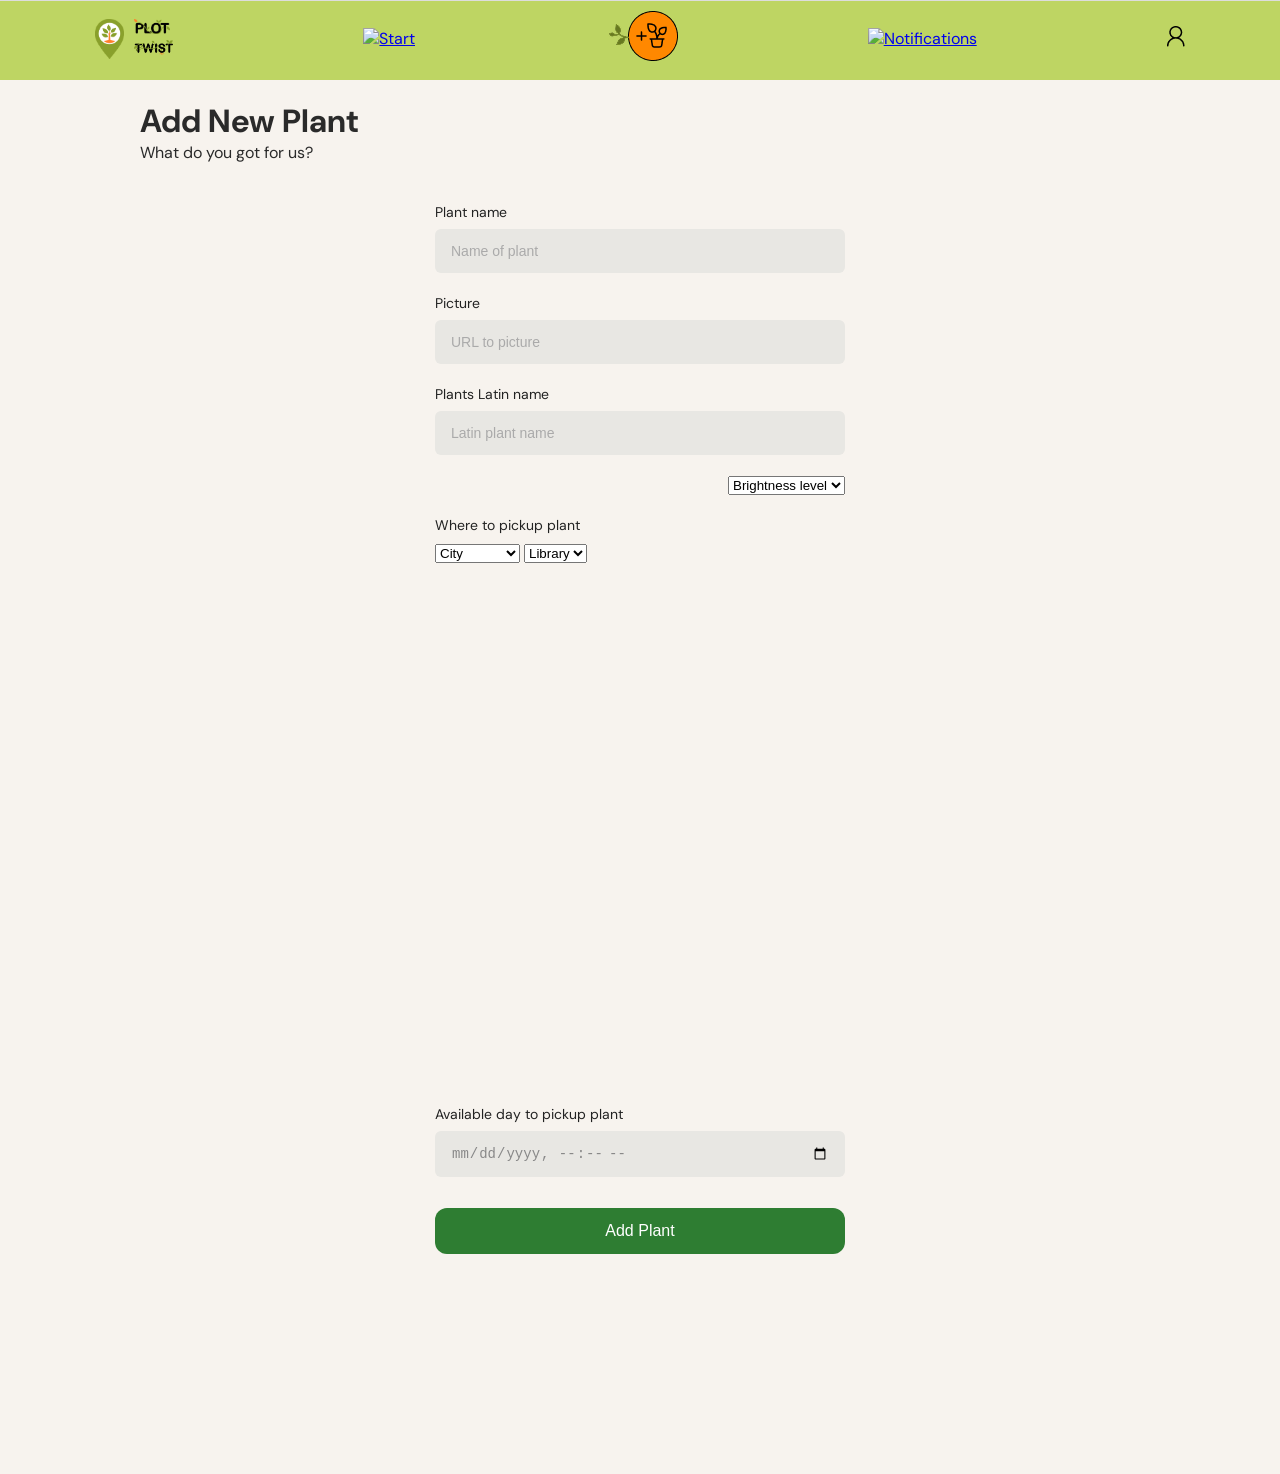
==== commit 2f456e7d: "Update plant time input format and display available pickup time in modal" ====
--- a/addplant.html
+++ b/addplant.html
@@ -73,7 +73,7 @@
     <div class="field">
       <label>Available day to pickup plant</label>
       <!-- <input type="date" id="plant-time" title="Available day to pickup plant" required/> -->
-      <input type="datetime-local" id="plant-time" title="Available day to pickup plant" required/
+      <input type="datetime-local" id="plant-time" title="Available day to pickup plant" required/>
     </div>
     <br>
     <!-- Add button -->
--- a/style.css
+++ b/style.css
@@ -76,7 +76,7 @@
   display: flex;
   flex-direction: column;
   justify-content: center;
-  align-items: center;
+  /* align-items: center; */
   margin-bottom: 60px;
   flex-wrap: wrap;
   display: grid;
@@ -210,7 +210,7 @@
   margin-bottom: -40px;
 }
 
-.profile-buttons button {
+.profile-buttons p {
   width: 100%;
   padding: 16px;
   font-size: 14px;
@@ -219,6 +219,7 @@
   background: #6a6565;
   color: white;
   flex: 1;
+  text-align: center;
 }
 
 .extra {
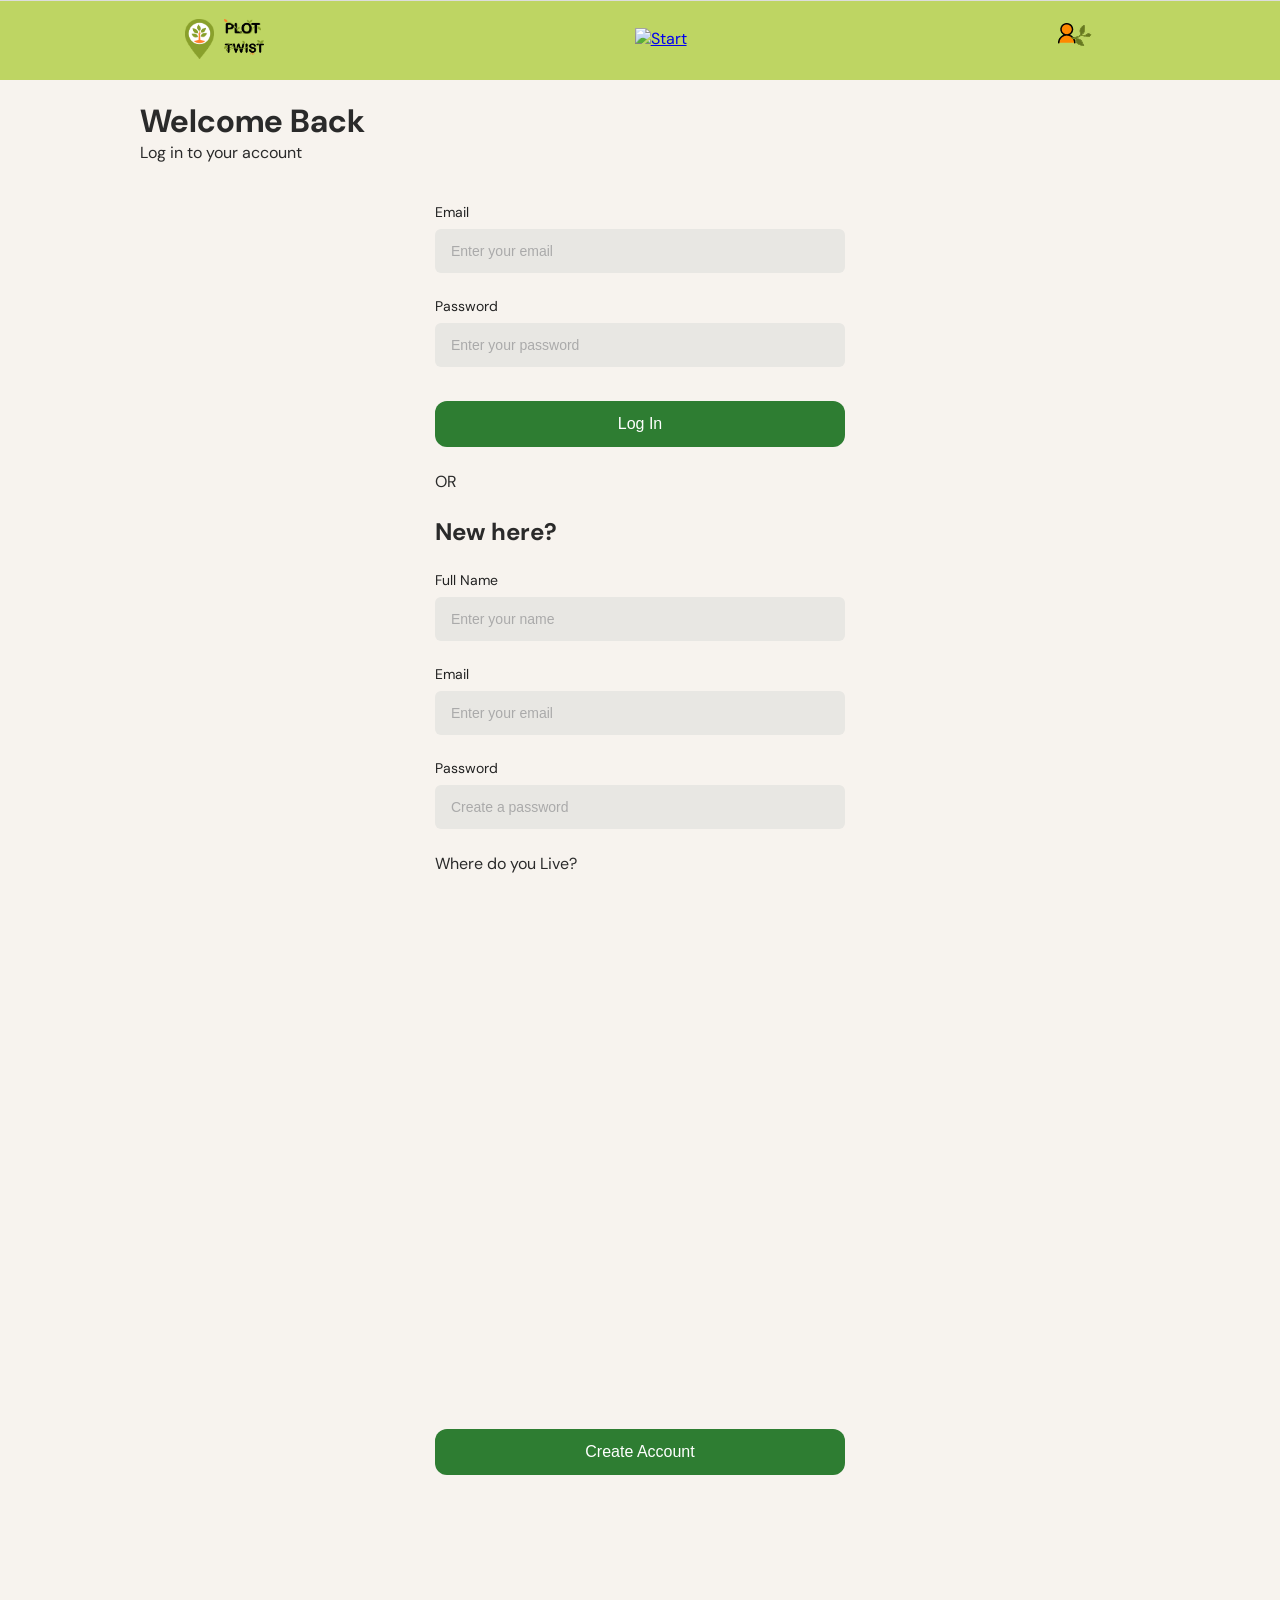
==== commit f2ac1d83: "Refactor HTML structure, enhance trade card status handling, and improve CSS styles for better UI co" ====
--- a/addplant.html
+++ b/addplant.html
@@ -3,6 +3,7 @@
 <head>
   <meta charset="UTF-8" />
   <meta name="viewport" content="width=device-width, initial-scale=1.0" />
+  
   <link rel="stylesheet" href="https://unpkg.com/leaflet/dist/leaflet.css" />
   <script src="https://unpkg.com/leaflet/dist/leaflet.js"></script>
   <script src="https://unpkg.com/leaflet-control-geocoder/dist/Control.Geocoder.js"></script>
@@ -10,6 +11,10 @@
   <link rel="stylesheet" href="https://unpkg.com/leaflet.markercluster/dist/MarkerCluster.css" />
   <link rel="stylesheet" href="https://unpkg.com/leaflet.markercluster/dist/MarkerCluster.Default.css" />
   <script src="https://unpkg.com/leaflet.markercluster/dist/leaflet.markercluster.js"></script>
+  
+  <link rel="stylesheet" href="https://cdn.jsdelivr.net/npm/toastify-js/src/toastify.min.css">
+  <script src="https://cdn.jsdelivr.net/npm/toastify-js"></script>
+  
   <title>Plot Twist - Add Plant</title>
   <link href="https://fonts.googleapis.com/css2?family=Playfair+Display:wght@600;700&family=DM+Sans:wght@300;400;500&display=swap" rel="stylesheet">
   <link rel="stylesheet" href="style.css">
@@ -20,7 +25,7 @@
 <h1 class="title">Add New Plant</h1>
 <p class="subtitle">What do you got for us?</p>
 
-  <div class="form-page">
+<div class="form-page">
 
 <!-- Scrollable form content -->
 <div class="content">
--- a/style.css
+++ b/style.css
@@ -32,17 +32,19 @@
 }
 
 /* ── TAGLINE CARD ── */
-.tagline-card {
+/* .tagline-card {
   background: var(--white);
   border-radius: var(--radius);
   padding: 16px 18px;
   box-shadow: 0 2px 12px rgba(0, 0, 0, .06);
-}
+} */
 
 .tagline-card p {
   font-size: 14px;
   line-height: 1.65;
   color: var(--text-muted);
+  text-align: center;
+  margin-bottom: 120px;
 }
 
 .current-plants {
@@ -105,6 +107,22 @@
   width: 100%;
   object-fit: cover;
   border-radius: 6px;
+  object-position: center;
+}
+
+.leaflet-popup-content {
+  display: flex;
+  flex-direction: column;
+  line-height: 0.8;
+}
+
+.leaflet-popup-content button {
+  margin-top: 0;
+}
+
+.leaflet-popup-content img {
+  height: 100px;
+  object-fit: cover;
   object-position: center;
 }
 
@@ -186,7 +204,13 @@
 }
 
 /* ── BUTTONS ── */
-.btn-login, .btn-signup, .btn-add {
+.btn-login, 
+.btn-signup, 
+.btn-add, 
+.more-info-btn,
+.accept-btn, 
+.reject-btn,
+.complete-btn {
   width: 100%;
   padding: 14px;
   background: #2e7d32;
@@ -198,8 +222,31 @@
   cursor: pointer;
 }
 
-.btn-login:hover, .btn-signup:hover, .btn-add:hover {
+.btn-login:hover, 
+.btn-signup:hover, 
+.btn-add:hover, 
+.more-info-btn:hover {
   background: #256428;
+}
+
+.reject-btn {
+  background: #b84444;
+}
+
+.reject-btn:hover {
+  background: #852525;
+}
+
+#close-modal {
+  width: fit-content;
+  position: relative;
+  right: -120px;
+  margin: 0 0 10px 0;
+  padding: 0;
+  color: #888;
+  border: none;
+  background: none;
+  cursor: pointer;
 }
 
 .profile-buttons { 
@@ -220,6 +267,10 @@
   color: white;
   flex: 1;
   text-align: center;
+}
+
+.leaflet-control-geocoder-icon:hover {
+  background-color: transparent;
 }
 
 .extra {
@@ -393,13 +444,30 @@
 }
 
 .notification-big-card.incoming {
-  border-left: 6px solid #4CAF50;
+  border-left: 6px solid #949494;
   background-color: #f6fff6;
 }
 
 .notification-big-card.outgoing {
-  border-left: 6px solid #FFA726;
+  border-left: 6px solid #949494;
   background-color: #fffaf3;
+}
+
+.notification-big-card.status-approved {
+    background-color: #e8f5e9;
+    border: 2px solid #4caf50;
+}
+
+.notification-big-card.status-completed {
+  background-color: #eeeeee;
+  border: 2px solid #bdbdbd;
+  opacity: 0.7;
+}
+
+.notification-actions {
+  display: flex;
+  gap: 12px;
+  width: 100%;
 }
 
 .trade-type {
@@ -416,6 +484,46 @@
 
 .notification-big-card.outgoing .trade-type {
   color: #ef6c00;
+}
+
+/* — ADD PLANT — */
+#brightnessLevel,
+#lib-city,
+#lib {
+  width: 100%;
+  padding: 12px 14px;
+  font-size: 1rem;
+  font-family: inherit;
+  margin-bottom: 10px;
+
+  color: #2f2f2f;
+  background-color: #f1efeb;
+
+  border: 1px solid #dcdcdc;
+  border-radius: 10px;
+
+  outline: none;
+  cursor: pointer;
+
+  appearance: none;
+  -webkit-appearance: none;
+  -moz-appearance: none;
+}
+
+#brightnessLevel:hover,
+#lib-city:hover,
+#lib:hover {
+  background-color: #E8E7E3;
+}
+
+#brightnessLevel,
+#lib-city,
+#lib {
+  background-image: url("data:image/svg+xml;utf8,<svg xmlns='http://www.w3.org/2000/svg' width='16' height='16' viewBox='0 0 20 20'><path d='M5 7l5 5 5-5' stroke='%23666' stroke-width='1.5' fill='none' stroke-linecap='round'/></svg>");
+  background-repeat: no-repeat;
+  background-position: right 12px center;
+  background-size: 14px;
+  padding-right: 32px;
 }
 
 /* TABLET (≥ 768px) */
